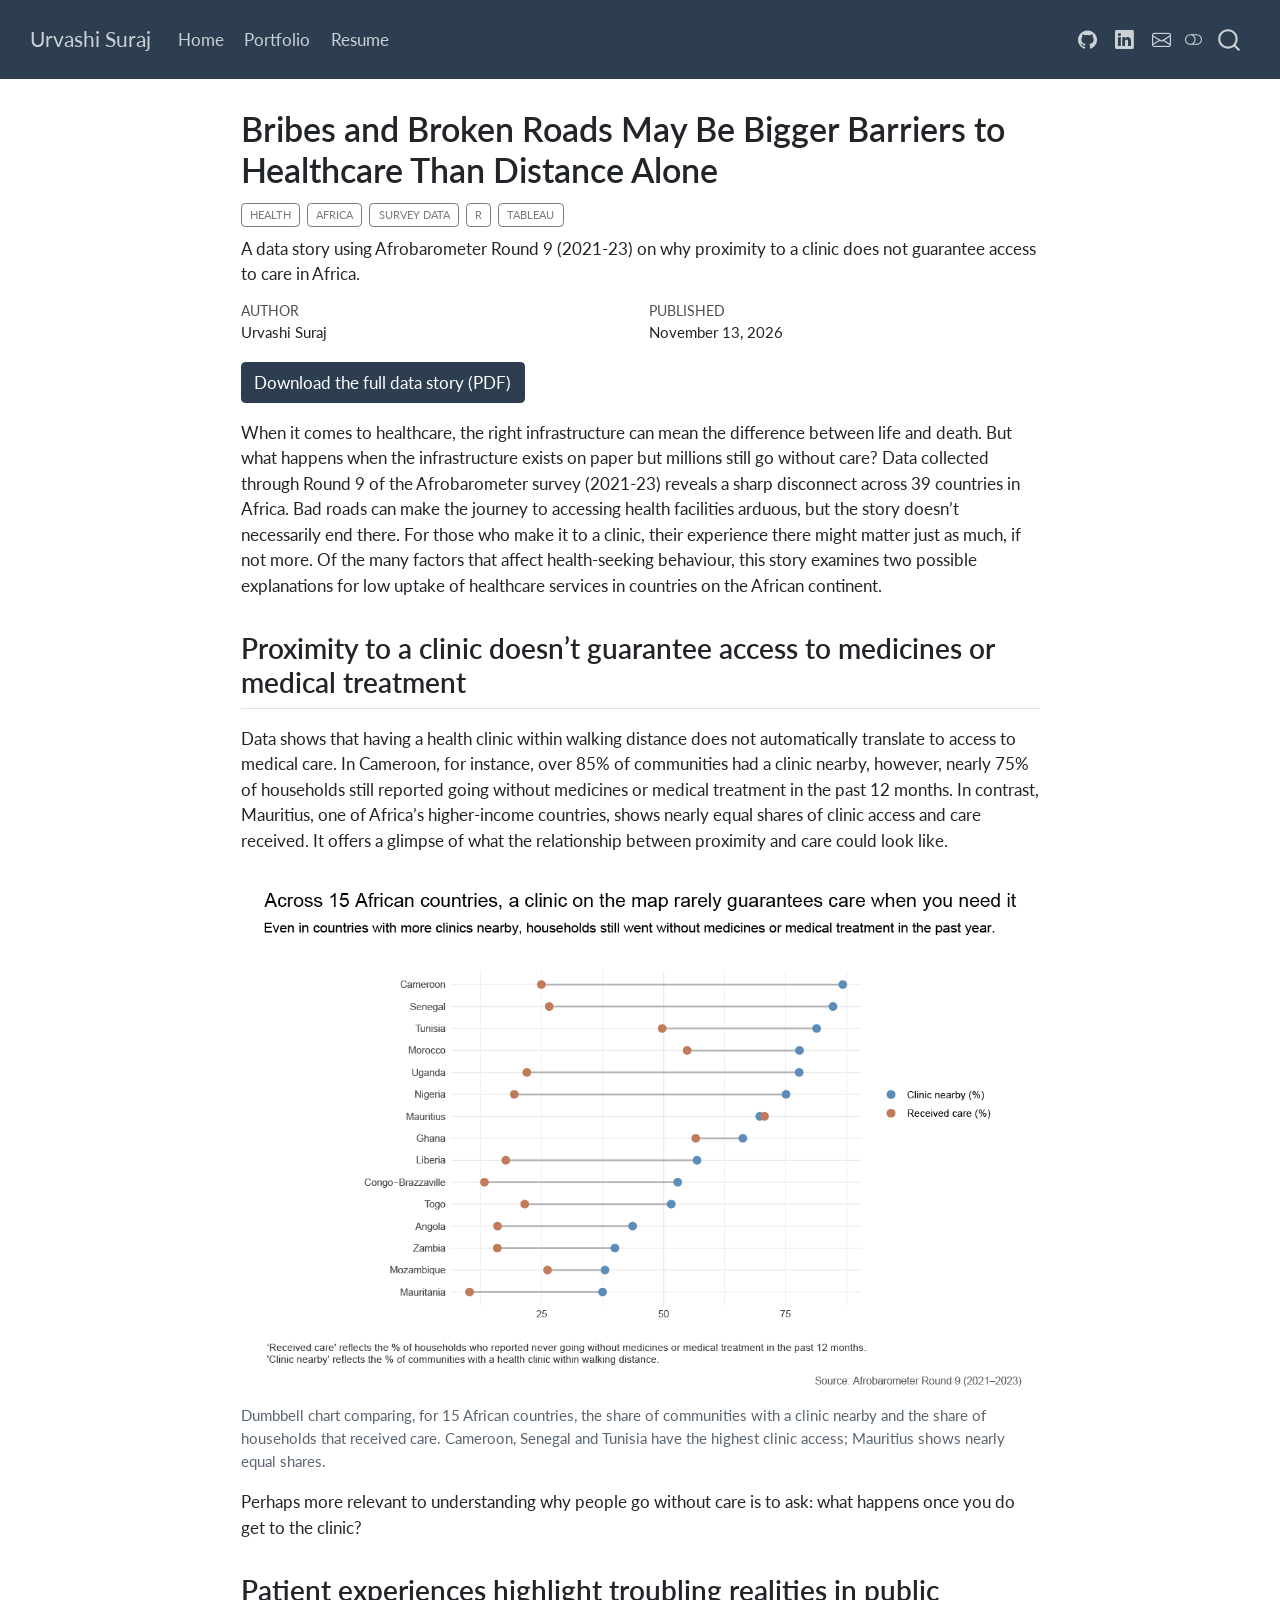
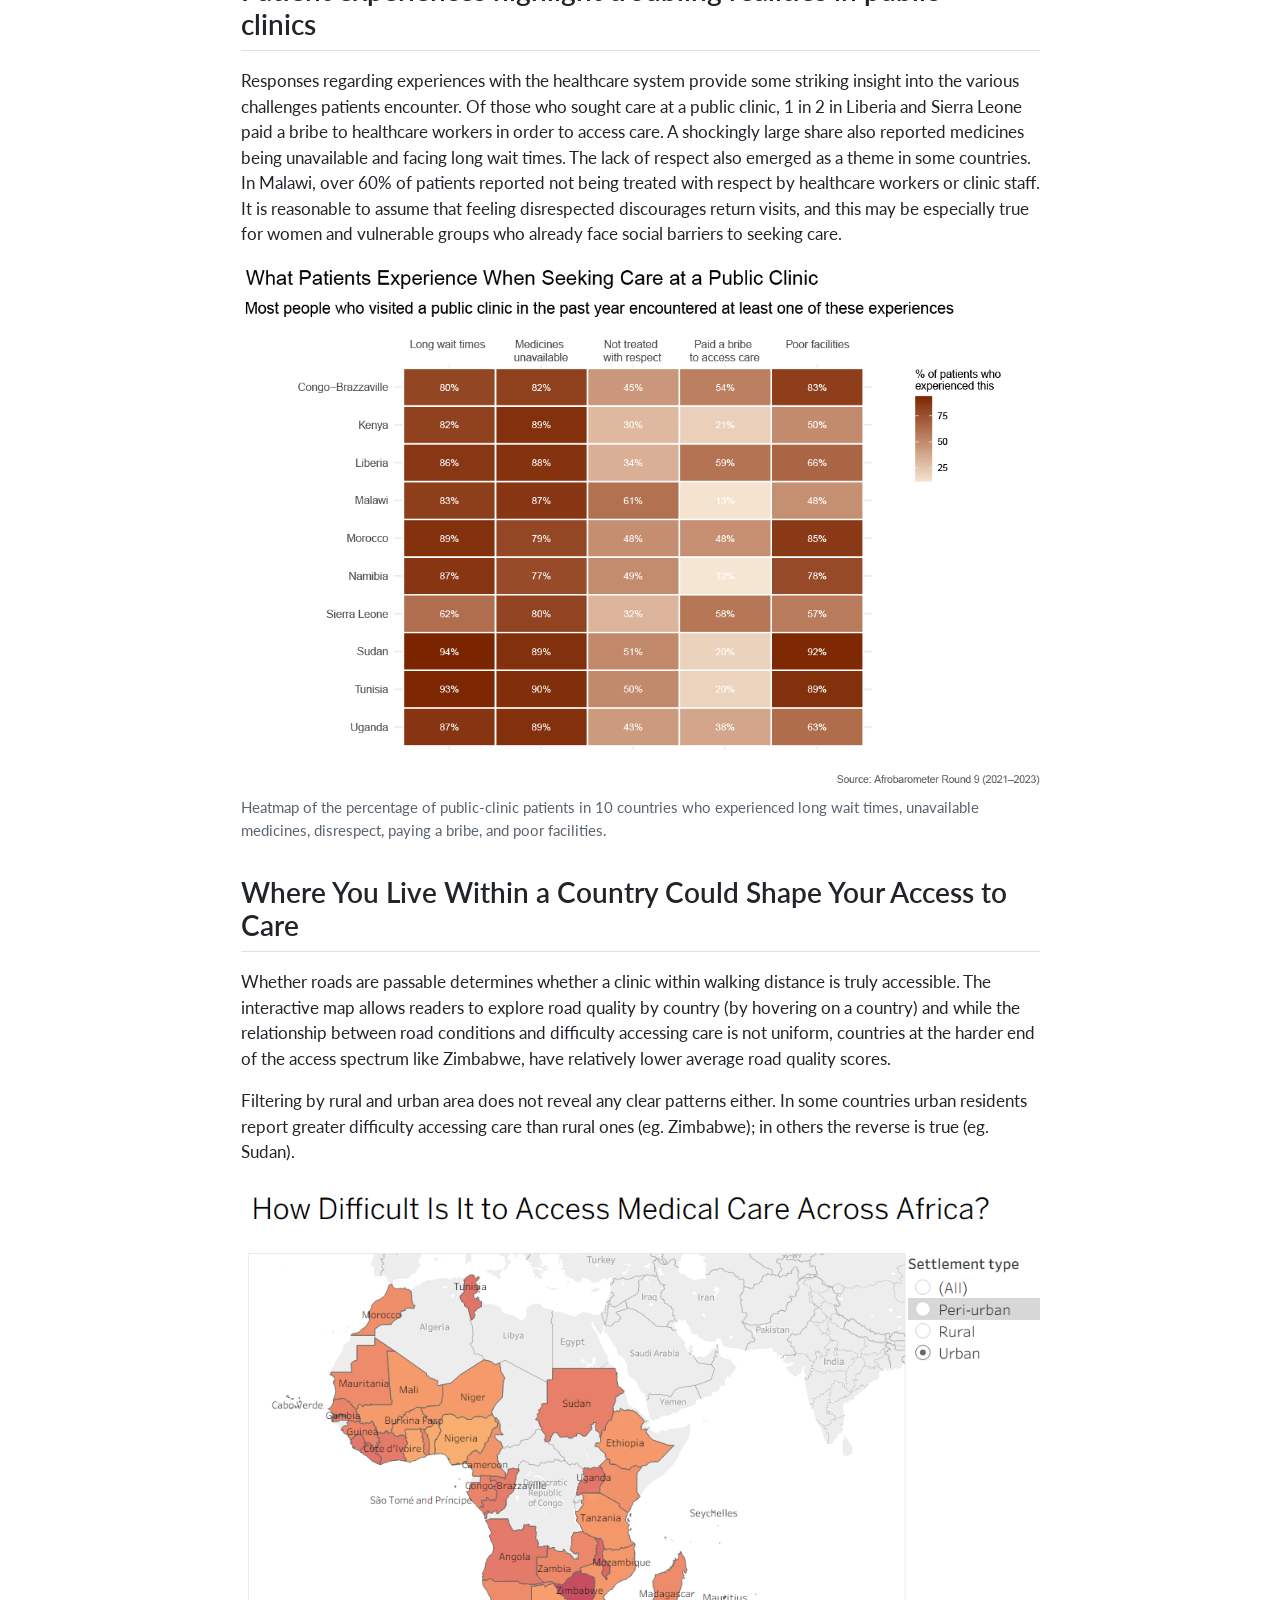
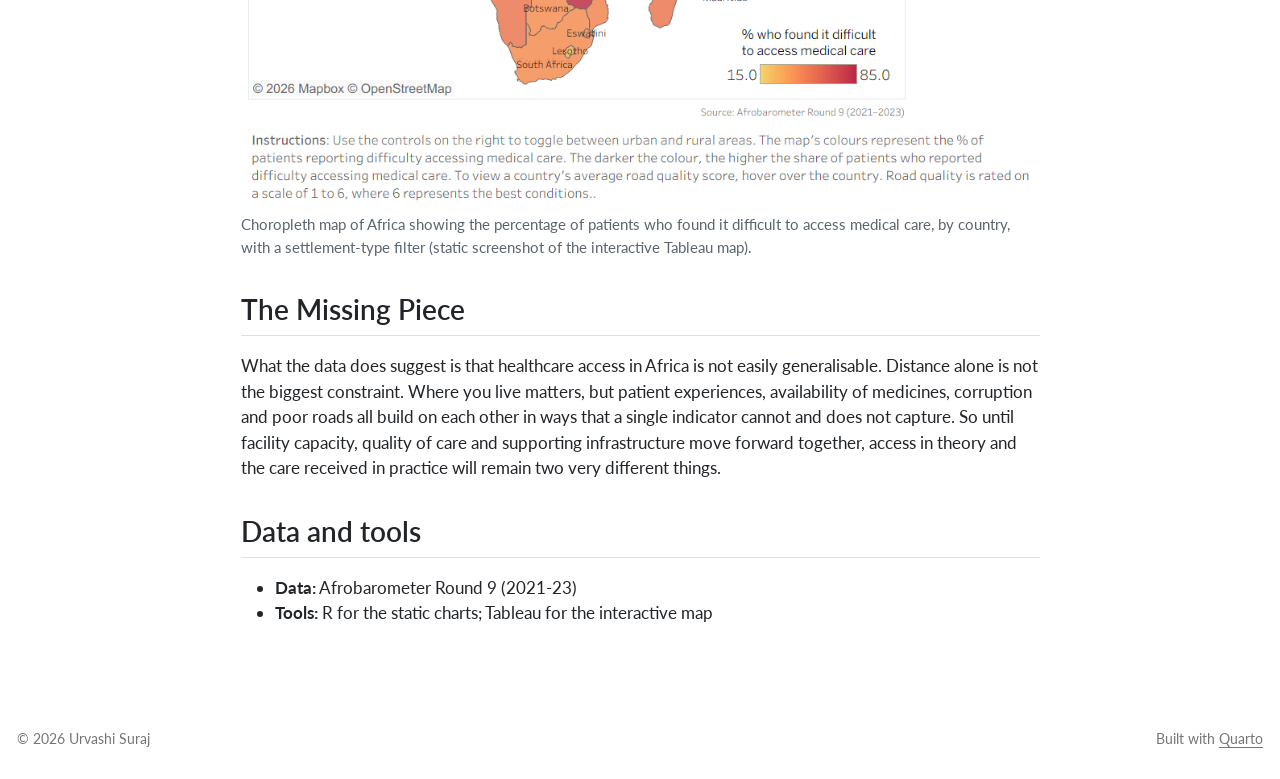
==== docs/projects/afrobarometer-healthcare-access/index.html @ 336901df "First version of portfolio site" ====
<!DOCTYPE html>
<html xmlns="http://www.w3.org/1999/xhtml" lang="en" xml:lang="en"><head>

<meta charset="utf-8">
<meta name="generator" content="quarto-1.11.9">

<meta name="viewport" content="width=device-width, initial-scale=1.0, user-scalable=yes">

<meta name="author" content="Urvashi Suraj">
<meta name="dcterms.date" content="2026-11-13">
<meta name="description" content="A data story using Afrobarometer Round 9 (2021-23) on why proximity to a clinic does not guarantee access to care in Africa.">

<title>Bribes and Broken Roads May Be Bigger Barriers to Healthcare Than Distance Alone – Urvashi Suraj</title>
<style>
/* Default styles provided by pandoc.
** See https://pandoc.org/MANUAL.html#variables-for-html for config info.
*/
span.smallcaps{font-variant: small-caps;}
div.columns{display: flex; gap: 1.5em;}
div.column{flex: auto;}
@media screen {
div.columns{gap: min(4vw, 1.5em);}
div.column{overflow-x: auto;}
}
div.hanging-indent{margin-left: 1.5em; text-indent: -1.5em;}
ul.task-list{list-style: none;}
ul.task-list li input[type="checkbox"] {
  width: 0.8em;
  margin: 0 0.8em 0.2em -1em; /* quarto-specific, see https://github.com/quarto-dev/quarto-cli/issues/4556 */ 
  vertical-align: middle;
}
</style>


<script src="../../site_libs/quarto-nav/quarto-nav.js"></script>
<script src="../../site_libs/quarto-nav/headroom.min.js"></script>
<script src="../../site_libs/clipboard/clipboard.min.js"></script>
<script src="../../site_libs/quarto-search/autocomplete.umd.js"></script>
<script src="../../site_libs/quarto-search/fuse.min.js"></script>
<script src="../../site_libs/quarto-search/quarto-search.js"></script>
<meta name="quarto:offset" content="../../">
<script src="../../site_libs/quarto-html/quarto.js" type="module"></script>
<script src="../../site_libs/quarto-html/tabsets/tabsets.js" type="module"></script>
<script src="../../site_libs/quarto-html/scrollable-regions/scrollable-regions.js" type="module"></script>
<script src="../../site_libs/quarto-html/popper.min.js"></script>
<script src="../../site_libs/quarto-html/tippy.umd.min.js"></script>
<script src="../../site_libs/quarto-html/anchor.min.js"></script>
<link href="../../site_libs/quarto-html/tippy.css" rel="stylesheet">
<link href="../../site_libs/quarto-html/quarto-syntax-highlighting-63b5708e65d6cd79cd7618c58d0c21e7.css" rel="stylesheet" class="quarto-color-scheme" id="quarto-text-highlighting-styles">
<link href="../../site_libs/quarto-html/quarto-syntax-highlighting-dark-447e42e69aaa9833c0ba1b986f430b20.css" rel="stylesheet" class="quarto-color-scheme quarto-color-alternate" id="quarto-text-highlighting-styles">
<link href="../../site_libs/quarto-html/quarto-syntax-highlighting-63b5708e65d6cd79cd7618c58d0c21e7.css" rel="stylesheet" class="quarto-color-scheme-extra" id="quarto-text-highlighting-styles">
<script src="../../site_libs/bootstrap/bootstrap.min.js"></script>
<link href="../../site_libs/bootstrap/bootstrap-icons.css" rel="stylesheet">
<link href="../../site_libs/bootstrap/bootstrap-4f284bd4e9ed61fbc505966a4ed2d220.min.css" rel="stylesheet" append-hash="true" class="quarto-color-scheme" id="quarto-bootstrap" data-mode="light">
<link href="../../site_libs/bootstrap/bootstrap-dark-9b3cc0c826b4a59f2dc288e70fb3f2be.min.css" rel="stylesheet" append-hash="true" class="quarto-color-scheme quarto-color-alternate" id="quarto-bootstrap" data-mode="dark">
<link href="../../site_libs/bootstrap/bootstrap-4f284bd4e9ed61fbc505966a4ed2d220.min.css" rel="stylesheet" append-hash="true" class="quarto-color-scheme-extra" id="quarto-bootstrap" data-mode="light">
<script id="quarto-search-options" type="application/json">{
  "location": "navbar",
  "copy-button": false,
  "collapse-after": 3,
  "panel-placement": "end",
  "type": "overlay",
  "limit": 50,
  "keyboard-shortcut": [
    "f",
    "/",
    "s"
  ],
  "show-item-context": false,
  "language": {
    "search-no-results-text": "No results",
    "search-matching-documents-text": "matching documents",
    "search-copy-link-title": "Copy link to search",
    "search-hide-matches-text": "Hide additional matches",
    "search-more-match-text": "more match in this document",
    "search-more-matches-text": "more matches in this document",
    "search-clear-button-title": "Clear",
    "search-text-placeholder": "",
    "search-detached-cancel-button-title": "Cancel",
    "search-submit-button-title": "Submit",
    "search-label": "Search"
  }
}</script>


</head>

<body class="nav-fixed fullcontent quarto-light"><a id="quarto-skip-link" class="visually-hidden-focusable" href="#quarto-document-content">Skip to main content</a><script id="quarto-html-before-body" type="application/javascript">
    const toggleBodyColorMode = (bsSheetEl) => {
      const mode = bsSheetEl.getAttribute("data-mode");
      const bodyEl = window.document.querySelector("body");
      if (mode === "dark") {
        bodyEl.classList.add("quarto-dark");
        bodyEl.classList.remove("quarto-light");
      } else {
        bodyEl.classList.add("quarto-light");
        bodyEl.classList.remove("quarto-dark");
      }
    }
    const toggleBodyColorPrimary = () => {
      const bsSheetEl = window.document.querySelector("link#quarto-bootstrap:not([rel=disabled-stylesheet])");
      if (bsSheetEl) {
        toggleBodyColorMode(bsSheetEl);
      }
    }
    const setColorSchemeToggle = (alternate) => {
      const toggles = window.document.querySelectorAll('.quarto-color-scheme-toggle');
      for (let i=0; i < toggles.length; i++) {
        const toggle = toggles[i];
        if (toggle) {
          toggle.setAttribute("aria-checked", alternate ? "true" : "false");
          if (alternate) {
            toggle.classList.add("alternate");
          } else {
            toggle.classList.remove("alternate");
          }
        }
      }
    };
    const toggleColorMode = (alternate) => {
      // Switch the stylesheets
      const primaryStylesheets = window.document.querySelectorAll('link.quarto-color-scheme:not(.quarto-color-alternate)');
      const alternateStylesheets = window.document.querySelectorAll('link.quarto-color-scheme.quarto-color-alternate');
      manageTransitions('#quarto-margin-sidebar .nav-link', false);
      if (alternate) {
        // note: dark is layered on light, we don't disable primary!
        enableStylesheet(alternateStylesheets);
        for (const sheetNode of alternateStylesheets) {
          if (sheetNode.id === "quarto-bootstrap") {
            toggleBodyColorMode(sheetNode);
          }
        }
      } else {
        disableStylesheet(alternateStylesheets);
        enableStylesheet(primaryStylesheets)
        toggleBodyColorPrimary();
      }
      manageTransitions('#quarto-margin-sidebar .nav-link', true);
      // Switch the toggles
      setColorSchemeToggle(alternate)
    }
    // Hack to workaround the fact that safari doesn't
    // properly recolor the scrollbar when toggling (#1455).
    // Not run on load: stylesheets are set before first paint there, and
    // scrolling would undo the scroll to a URL fragment (#14973).
    // The one pixel nudge keeps the reader where they were.
    const refreshSafariScrollbar = () => {
      if (navigator.userAgent.indexOf('Safari') > 0 && navigator.userAgent.indexOf('Chrome') == -1) {
        manageTransitions("body", false);
        const scrollY = window.scrollY;
        window.scrollTo(0, scrollY > 0 ? scrollY - 1 : 1);
        setTimeout(() => {
          window.scrollTo(0, scrollY);
          manageTransitions("body", true);
        }, 40);
      }
    }
    const disableStylesheet = (stylesheets) => {
      for (let i=0; i < stylesheets.length; i++) {
        const stylesheet = stylesheets[i];
        stylesheet.rel = 'disabled-stylesheet';
      }
    }
    const enableStylesheet = (stylesheets) => {
      for (let i=0; i < stylesheets.length; i++) {
        const stylesheet = stylesheets[i];
        if(stylesheet.rel !== 'stylesheet') { // for Chrome, which will still FOUC without this check
          stylesheet.rel = 'stylesheet';
        }
      }
    }
    const manageTransitions = (selector, allowTransitions) => {
      const els = window.document.querySelectorAll(selector);
      for (let i=0; i < els.length; i++) {
        const el = els[i];
        if (allowTransitions) {
          el.classList.remove('notransition');
        } else {
          el.classList.add('notransition');
        }
      }
    }
    const isFileUrl = () => {
      return window.location.protocol === 'file:';
    }
    const hasAlternateSentinel = () => {
      let styleSentinel = getColorSchemeSentinel();
      if (styleSentinel !== null) {
        return styleSentinel === "alternate";
      } else {
        return false;
      }
    }
    const setStyleSentinel = (alternate) => {
      const value = alternate ? "alternate" : "default";
      if (!isFileUrl()) {
        window.localStorage.setItem("quarto-color-scheme", value);
      } else {
        localAlternateSentinel = value;
      }
    }
    const getColorSchemeSentinel = () => {
      if (!isFileUrl()) {
        const storageValue = window.localStorage.getItem("quarto-color-scheme");
        return storageValue != null ? storageValue : localAlternateSentinel;
      } else {
        return localAlternateSentinel;
      }
    }
    const toggleGiscusIfUsed = (isAlternate, darkModeDefault) => {
      const baseTheme = document.querySelector('#giscus-base-theme')?.value ?? 'light';
      const alternateTheme = document.querySelector('#giscus-alt-theme')?.value ?? 'dark';
      let newTheme = '';
      if(authorPrefersDark) {
        newTheme = isAlternate ? baseTheme : alternateTheme;
      } else {
        newTheme = isAlternate ? alternateTheme : baseTheme;
      }
      const changeGiscusTheme = () => {
        // From: https://github.com/giscus/giscus/issues/336
        const sendMessage = (message) => {
          const iframe = document.querySelector('iframe.giscus-frame');
          if (!iframe) return;
          iframe.contentWindow.postMessage({ giscus: message }, 'https://giscus.app');
        }
        sendMessage({
          setConfig: {
            theme: newTheme
          }
        });
      }
      const isGiscussLoaded = window.document.querySelector('iframe.giscus-frame') !== null;
      if (isGiscussLoaded) {
        changeGiscusTheme();
      }
    };
    const authorPrefersDark = false;
    const darkModeDefault = authorPrefersDark;
      document.querySelector('link#quarto-text-highlighting-styles.quarto-color-scheme-extra').rel = 'disabled-stylesheet';
      document.querySelector('link#quarto-bootstrap.quarto-color-scheme-extra').rel = 'disabled-stylesheet';
    let localAlternateSentinel = darkModeDefault ? 'alternate' : 'default';
    // Dark / light mode switch
    window.quartoToggleColorScheme = () => {
      // Read the current dark / light value
      let toAlternate = !hasAlternateSentinel();
      toggleColorMode(toAlternate);
      refreshSafariScrollbar();
      setStyleSentinel(toAlternate);
      toggleGiscusIfUsed(toAlternate, darkModeDefault);
      window.dispatchEvent(new Event('resize'));
    };
    // Switch to dark mode if need be
    if (hasAlternateSentinel()) {
      toggleColorMode(true);
    } else {
      toggleColorMode(false);
    }
  </script>

<div id="quarto-search-results"></div>
  <header id="quarto-header" class="headroom fixed-top">
    <nav class="navbar navbar-expand-lg " data-bs-theme="dark" aria-label="Site">
      <div class="navbar-container container-fluid">
      <div class="navbar-brand-container mx-auto">
    <a class="navbar-brand" href="../../index.html">
    <span class="navbar-title">Urvashi Suraj</span>
    </a>
  </div>
          <button class="navbar-toggler" type="button" data-bs-toggle="collapse" data-bs-target="#navbarCollapse" aria-controls="navbarCollapse" aria-expanded="false" aria-label="Toggle navigation" onclick="if (window.quartoToggleHeadroom) { window.quartoToggleHeadroom(); }">
  <span class="navbar-toggler-icon"></span>
</button>
          <div class="collapse navbar-collapse" id="navbarCollapse">
            <ul class="navbar-nav navbar-nav-scroll me-auto">
  <li class="nav-item">
    <a class="nav-link" href="../../index.html"> 
<span class="menu-text">Home</span></a>
  </li>  
  <li class="nav-item">
    <a class="nav-link" href="../../portfolio.html"> 
<span class="menu-text">Portfolio</span></a>
  </li>  
  <li class="nav-item">
    <a class="nav-link" href="../../resume.html"> 
<span class="menu-text">Resume</span></a>
  </li>  
</ul>
            <ul class="navbar-nav navbar-nav-scroll ms-auto">
  <li class="nav-item compact">
    <a class="nav-link" href="https://github.com/uu14-cmyk"> <i class="bi bi-github" role="img" aria-label="GitHub">
</i> 
<span class="menu-text"></span></a>
  </li>  
  <li class="nav-item compact">
    <a class="nav-link" href="https://www.linkedin.com/in/your-handle"> <i class="bi bi-linkedin" role="img" aria-label="LinkedIn">
</i> 
<span class="menu-text"></span></a>
  </li>  
  <li class="nav-item compact">
    <a class="nav-link" href="mailto:you@example.com"> <i class="bi bi-envelope" role="img" aria-label="Email">
</i> 
<span class="menu-text"></span></a>
  </li>  
</ul>
          </div> <!-- /navcollapse -->
            <div class="quarto-navbar-tools">
  <button type="button" role="switch" aria-checked="false" class="quarto-color-scheme-toggle quarto-navigation-tool  px-1" onclick="window.quartoToggleColorScheme(); return false;" title="Toggle dark mode" aria-label="Toggle dark mode"><i class="bi"></i></button>
</div>
            <div id="quarto-search" class="" title="Search"></div>
      </div> <!-- /container-fluid -->
    </nav>
</header>
<!-- content -->
<div id="quarto-content" class="quarto-container page-columns page-rows-contents page-layout-article page-navbar">
<!-- sidebar -->
<!-- margin-sidebar -->
    
<!-- main -->
<main class="content" id="quarto-document-content" tabindex="-1">


<header id="title-block-header" class="quarto-title-block default">
<div class="quarto-title">
<h1 class="title">Bribes and Broken Roads May Be Bigger Barriers to Healthcare Than Distance Alone</h1>
  <div class="quarto-categories">
    <div class="quarto-category">Health</div>
    <div class="quarto-category">Africa</div>
    <div class="quarto-category">Survey data</div>
    <div class="quarto-category">R</div>
    <div class="quarto-category">Tableau</div>
  </div>
  </div>

<div>
  <div class="description">
    A data story using Afrobarometer Round 9 (2021-23) on why proximity to a clinic does not guarantee access to care in Africa.
  </div>
</div>


<div class="quarto-title-meta">

    <div>
    <div class="quarto-title-meta-heading">Author</div>
    <div class="quarto-title-meta-contents">
             <p>Urvashi Suraj </p>
          </div>
  </div>
    
    <div>
    <div class="quarto-title-meta-heading">Published</div>
    <div class="quarto-title-meta-contents">
      <p class="date">November 13, 2026</p>
    </div>
  </div>
  
    
  </div>
  


</header>


<p><a href="data-story.pdf" class="btn btn-primary">Download the full data story (PDF)</a></p>
<p>When it comes to healthcare, the right infrastructure can mean the difference between life and death. But what happens when the infrastructure exists on paper but millions still go without care? Data collected through Round 9 of the Afrobarometer survey (2021-23) reveals a sharp disconnect across 39 countries in Africa. Bad roads can make the journey to accessing health facilities arduous, but the story doesn’t necessarily end there. For those who make it to a clinic, their experience there might matter just as much, if not more. Of the many factors that affect health-seeking behaviour, this story examines two possible explanations for low uptake of healthcare services in countries on the African continent.</p>
<section id="proximity-to-a-clinic-doesnt-guarantee-access-to-medicines-or-medical-treatment" class="level2">
<h2 class="anchored" data-anchor-id="proximity-to-a-clinic-doesnt-guarantee-access-to-medicines-or-medical-treatment">Proximity to a clinic doesn’t guarantee access to medicines or medical treatment</h2>
<p>Data shows that having a health clinic within walking distance does not automatically translate to access to medical care. In Cameroon, for instance, over 85% of communities had a clinic nearby, however, nearly 75% of households still reported going without medicines or medical treatment in the past 12 months. In contrast, Mauritius, one of Africa’s higher-income countries, shows nearly equal shares of clinic access and care received. It offers a glimpse of what the relationship between proximity and care could look like.</p>
<div class="quarto-figure quarto-figure-center">
<figure class="figure">
<p><img src="dumbbell.png" class="img-fluid figure-img" alt="Dumbbell chart for 15 African countries comparing the % of communities with a clinic nearby with the % of households that received care. In most countries the clinic-nearby value is far higher; in Mauritius the two are nearly equal."></p>
<figcaption>Dumbbell chart comparing, for 15 African countries, the share of communities with a clinic nearby and the share of households that received care. Cameroon, Senegal and Tunisia have the highest clinic access; Mauritius shows nearly equal shares.</figcaption>
</figure>
</div>
<p>Perhaps more relevant to understanding why people go without care is to ask: what happens once you do get to the clinic?</p>
</section>
<section id="patient-experiences-highlight-troubling-realities-in-public-clinics" class="level2">
<h2 class="anchored" data-anchor-id="patient-experiences-highlight-troubling-realities-in-public-clinics">Patient experiences highlight troubling realities in public clinics</h2>
<p>Responses regarding experiences with the healthcare system provide some striking insight into the various challenges patients encounter. Of those who sought care at a public clinic, 1 in 2 in Liberia and Sierra Leone paid a bribe to healthcare workers in order to access care. A shockingly large share also reported medicines being unavailable and facing long wait times. The lack of respect also emerged as a theme in some countries. In Malawi, over 60% of patients reported not being treated with respect by healthcare workers or clinic staff. It is reasonable to assume that feeling disrespected discourages return visits, and this may be especially true for women and vulnerable groups who already face social barriers to seeking care.</p>
<div class="quarto-figure quarto-figure-center">
<figure class="figure">
<p><img src="heatmap.png" class="img-fluid figure-img" alt="Heatmap with 10 countries as rows and five patient experiences as columns (long wait times, medicines unavailable, not treated with respect, paid a bribe to access care, poor facilities). Darker cells mean a higher share of patients; long waits and unavailable medicines are high almost everywhere."></p>
<figcaption>Heatmap of the percentage of public-clinic patients in 10 countries who experienced long wait times, unavailable medicines, disrespect, paying a bribe, and poor facilities.</figcaption>
</figure>
</div>
</section>
<section id="where-you-live-within-a-country-could-shape-your-access-to-care" class="level2">
<h2 class="anchored" data-anchor-id="where-you-live-within-a-country-could-shape-your-access-to-care">Where You Live Within a Country Could Shape Your Access to Care</h2>
<p>Whether roads are passable determines whether a clinic within walking distance is truly accessible. The interactive map allows readers to explore road quality by country (by hovering on a country) and while the relationship between road conditions and difficulty accessing care is not uniform, countries at the harder end of the access spectrum like Zimbabwe, have relatively lower average road quality scores.</p>
<p>Filtering by rural and urban area does not reveal any clear patterns either. In some countries urban residents report greater difficulty accessing care than rural ones (eg. Zimbabwe); in others the reverse is true (eg. Sudan).</p>
<div class="quarto-figure quarto-figure-center">
<figure class="figure">
<p><img src="map.png" class="img-fluid figure-img" alt="Choropleth map of Africa shaded from light yellow (15%) to dark red (85%) by the share of people who found it difficult to access medical care. Zimbabwe is the darkest country; the settlement-type filter is set to Urban."></p>
<figcaption>Choropleth map of Africa showing the percentage of patients who found it difficult to access medical care, by country, with a settlement-type filter (static screenshot of the interactive Tableau map).</figcaption>
</figure>
</div>
<!--
Once the Tableau Public viz is published, replace the static image above
with an embedded interactive version (swap in the real URL):

<iframe src="https://public.tableau.com/views/YOUR_WORKBOOK/YOUR_SHEET?:showVizHome=no&:embed=true"
        width="100%" height="800" style="border:0;" title="How Difficult Is It to Access Medical Care Across Africa?"></iframe>
-->
</section>
<section id="the-missing-piece" class="level2">
<h2 class="anchored" data-anchor-id="the-missing-piece">The Missing Piece</h2>
<p>What the data does suggest is that healthcare access in Africa is not easily generalisable. Distance alone is not the biggest constraint. Where you live matters, but patient experiences, availability of medicines, corruption and poor roads all build on each other in ways that a single indicator cannot and does not capture. So until facility capacity, quality of care and supporting infrastructure move forward together, access in theory and the care received in practice will remain two very different things.</p>
</section>
<section id="data-and-tools" class="level2">
<h2 class="anchored" data-anchor-id="data-and-tools">Data and tools</h2>
<ul>
<li><strong>Data:</strong> Afrobarometer Round 9 (2021-23)</li>
<li><strong>Tools:</strong> R for the static charts; Tableau for the interactive map</li>
</ul>


</section>

</main> <!-- /main -->
<script id="quarto-html-after-body" type="application/javascript">
  window.document.addEventListener("DOMContentLoaded", function (event) {
    // Ensure there is a toggle, if there isn't float one in the top right
    if (window.document.querySelector('.quarto-color-scheme-toggle') === null) {
      const toggle = window.document.createElement('button');
      toggle.type = "button";
      toggle.setAttribute("role", "switch");
      toggle.setAttribute("aria-checked", "false");
      toggle.classList.add('top-right');
      toggle.classList.add('quarto-color-scheme-toggle');
      toggle.setAttribute("aria-label", "Toggle dark mode");
      toggle.onclick = function() { try { window.quartoToggleColorScheme(); } catch {} return false; };
      const i = window.document.createElement("i");
      i.classList.add('bi');
      toggle.appendChild(i);
      // Put the toggle in a landmark of its own, so that landmark navigation
      // can reach it.
      //
      // The container is always a fresh direct child of body, and the toggle is
      // never moved into page furniture that the theme or the author controls.
      // The toggle is positioned against the page, so any ancestor that
      // establishes a containing block captures it: a positioned element or a
      // grid for position: absolute, and transform, filter, will-change or
      // contain for position: fixed. A direct child of body has none of these
      // to inherit, and the shift when one appears is silent and visual.
      //
      // ARIA says a document should have at most one banner, and axe reports a
      // duplicate whether or not the banners carry distinct labels. So use a
      // header when the page has no banner yet, and a named region otherwise.
      //
      // A header is a banner wherever it sits, unless it is inside sectioning
      // content, so this cannot just look at the children of body: a custom
      // page layout wraps the title block header in a plain div. An explicit
      // role="banner" always counts.
      const sectioning = 'article, aside, main, nav, section, [role="article"], [role="complementary"], [role="main"], [role="navigation"], [role="region"]';
      const hasBanner = Array.from(
        window.document.querySelectorAll('header:not([role]), [role="banner"]')
      ).some(function(el) {
        return el.hasAttribute("role") || el.closest(sectioning) === null;
      });
      const container = window.document.createElement(hasBanner ? "div" : "header");
      if (hasBanner) {
        container.setAttribute("role", "region");
        container.setAttribute("aria-label", "Toggle dark mode");
      }
      container.classList.add('quarto-color-scheme-toggle-container');
      container.appendChild(toggle);
      window.document.body.appendChild(container);
    }
    setColorSchemeToggle(hasAlternateSentinel())
    const icon = "";
    const anchorJS = new window.AnchorJS();
    anchorJS.options = {
      placement: 'right',
      icon: icon
    };
    anchorJS.add('.anchored');
    const isCodeAnnotation = (el) => {
      for (const clz of el.classList) {
        if (clz.startsWith('code-annotation-')) {                     
          return true;
        }
      }
      return false;
    }
    const onCopySuccess = function(e) {
      // button target
      const button = e.trigger;
      // don't keep focus
      button.blur();
      // flash "checked"
      button.classList.add('code-copy-button-checked');
      var currentTitle = button.getAttribute("title");
      button.setAttribute("title", "Copied!");
      let tooltip;
      if (window.bootstrap) {
        button.setAttribute("data-bs-toggle", "tooltip");
        button.setAttribute("data-bs-placement", "left");
        button.setAttribute("data-bs-title", "Copied!");
        tooltip = new bootstrap.Tooltip(button, 
          { trigger: "manual", 
            customClass: "code-copy-button-tooltip",
            offset: [0, -8]});
        tooltip.show();    
      }
      setTimeout(function() {
        if (tooltip) {
          tooltip.hide();
          button.removeAttribute("data-bs-title");
          button.removeAttribute("data-bs-toggle");
          button.removeAttribute("data-bs-placement");
        }
        button.setAttribute("title", currentTitle);
        button.classList.remove('code-copy-button-checked');
      }, 1000);
      // clear code selection
      e.clearSelection();
    }
    const getTextToCopy = function(trigger) {
      const outerScaffold = trigger.parentElement.cloneNode(true);
      const codeEl = outerScaffold.querySelector('code');
      for (const childEl of codeEl.children) {
        if (isCodeAnnotation(childEl)) {
          childEl.remove();
        }
      }
      return codeEl.innerText;
    }
    const clipboard = new window.ClipboardJS('.code-copy-button:not([data-in-quarto-modal])', {
      text: getTextToCopy
    });
    clipboard.on('success', onCopySuccess);
    if (window.document.getElementById('quarto-embedded-source-code-modal')) {
      const clipboardModal = new window.ClipboardJS('.code-copy-button[data-in-quarto-modal]', {
        text: getTextToCopy,
        container: window.document.getElementById('quarto-embedded-source-code-modal')
      });
      clipboardModal.on('success', onCopySuccess);
    }
      var localhostRegex = new RegExp(/^(?:http|https):\/\/localhost\:?[0-9]*\//);
      var mailtoRegex = new RegExp(/^mailto:/);
        var filterRegex = new RegExp('/' + window.location.host + '/');
      var isInternal = (href) => {
          return filterRegex.test(href) || localhostRegex.test(href) || mailtoRegex.test(href);
      }
      // Inspect non-navigation links and adorn them if external
      window.quartoDecorateExternalLinks = function (root) {
     var links = (root || window.document).querySelectorAll('a[href]:not(.nav-link):not(.navbar-brand):not(.toc-action):not(.sidebar-link):not(.sidebar-item-toggle):not(.pagination-link):not(.no-external):not([aria-hidden]):not(.dropdown-item):not(.quarto-navigation-tool):not(.about-link)');
      for (var i=0; i<links.length; i++) {
        const link = links[i];
        if (!isInternal(link.href)) {
          // undo the damage that might have been done by quarto-nav.js in the case of
          // links that we want to consider external
          if (link.dataset.originalHref !== undefined) {
            link.href = link.dataset.originalHref;
          }
          if (!link.classList.contains('no-external-icon')) {
          }
        }
      }
      };
      window.quartoDecorateExternalLinks(window.document);
    // Esc closes the popup (WCAG 1.4.13) and focus leaving both trigger and
    // popup closes it (WCAG 2.4.11); tippy handles neither for interactive popups.
    const hideOnEscAndFocusOut = {
      name: 'hideOnEscAndFocusOut',
      defaultValue: true,
      fn(instance) {
        const dismiss = () => {
          // A show scheduled by the trigger delay would otherwise reopen it
          instance.clearDelayTimeouts();
          instance.hide();
        };
        const onKeyDown = (event) => {
          if (event.key !== 'Escape') {
            return;
          }
          // Keep Esc from also reaching page handlers (e.g. reveal.js overview),
          // except an open reveal.js slide menu, which Esc should close too.
          // The menu handles keys only when its keyboard option is on.
          const menuHandlesEsc = window.Reveal?.getPlugin?.('menu')?.isOpen() &&
            window.Reveal.getConfig().menu?.keyboard !== false;
          if (!menuHandlesEsc) {
            event.stopPropagation();
          }
          if (instance.popper.contains(window.document.activeElement)) {
            // Disabled while refocusing so the focus trigger does not reopen it
            instance.disable();
            instance.reference.focus();
            instance.enable();
          }
          dismiss();
        };
        const onFocusOut = (event) => {
          const target = event.relatedTarget;
          if (target && !instance.reference.contains(target) &&
              !instance.popper.contains(target)) {
            dismiss();
          }
        };
        // On the trigger too: a click trigger (code-annotations: select) has no
        // blur handling. Attached for the instance's lifetime so leaving the
        // trigger also cancels a show still pending on the trigger delay.
        instance.reference.addEventListener('focusout', onFocusOut);
        return {
          onShow() {
            window.document.addEventListener('keydown', onKeyDown, true);
            instance.popper.addEventListener('focusout', onFocusOut);
          },
          onHide() {
            window.document.removeEventListener('keydown', onKeyDown, true);
            instance.popper.removeEventListener('focusout', onFocusOut);
          },
          onDestroy() {
            instance.reference.removeEventListener('focusout', onFocusOut);
          },
        };
      },
    };
    function tippyHover(el, contentFn, onTriggerFn, onUntriggerFn) {
      const config = {
        allowHTML: true,
        maxWidth: 500,
        delay: 100,
        arrow: false,
        appendTo: function(el) {
            return el.parentElement;
        },
        interactive: true,
        interactiveBorder: 10,
        theme: 'quarto',
        placement: 'bottom-start',
        plugins: [hideOnEscAndFocusOut],
      };
      if (contentFn) {
        config.content = contentFn;
      }
      if (onTriggerFn) {
        config.onTrigger = onTriggerFn;
      }
      if (onUntriggerFn) {
        config.onUntrigger = onUntriggerFn;
      }
      window.tippy(el, config); 
    }
    const noterefs = window.document.querySelectorAll('a[role="doc-noteref"]');
    for (var i=0; i<noterefs.length; i++) {
      const ref = noterefs[i];
      tippyHover(ref, function() {
        // use id or data attribute instead here
        let href = ref.getAttribute('data-footnote-href') || ref.getAttribute('href');
        try { href = new URL(href).hash; } catch {}
        const id = href.replace(/^#\/?/, "");
        const note = window.document.getElementById(id);
        if (note) {
          return note.innerHTML;
        } else {
          return "";
        }
      });
    }
    const xrefs = window.document.querySelectorAll('a.quarto-xref');
    const processXRef = (id, note) => {
      // Strip column container classes
      const stripColumnClz = (el) => {
        el.classList.remove("page-full", "page-columns");
        if (el.children) {
          for (const child of el.children) {
            stripColumnClz(child);
          }
        }
      }
      stripColumnClz(note)
      if (id === null || id.startsWith('sec-')) {
        // Special case sections, only their first couple elements
        const container = document.createElement("div");
        if (note.children && note.children.length > 2) {
          container.appendChild(note.children[0].cloneNode(true));
          for (let i = 1; i < note.children.length; i++) {
            const child = note.children[i];
            if (child.tagName === "P" && child.innerText === "") {
              continue;
            } else {
              container.appendChild(child.cloneNode(true));
              break;
            }
          }
          if (window.Quarto?.typesetMath) {
            window.Quarto.typesetMath(container);
          }
          return container.innerHTML
        } else {
          if (window.Quarto?.typesetMath) {
            window.Quarto.typesetMath(note);
          }
          return note.innerHTML;
        }
      } else {
        // Remove any anchor links if they are present
        const anchorLink = note.querySelector('a.anchorjs-link');
        if (anchorLink) {
          anchorLink.remove();
        }
        if (window.Quarto?.typesetMath) {
          window.Quarto.typesetMath(note);
        }
        if (note.classList.contains("callout")) {
          return note.outerHTML;
        } else {
          return note.innerHTML;
        }
      }
    }
    for (var i=0; i<xrefs.length; i++) {
      const xref = xrefs[i];
      tippyHover(xref, undefined, function(instance) {
        instance.disable();
        let url = xref.getAttribute('href');
        let hash = undefined; 
        if (url.startsWith('#')) {
          hash = url;
        } else {
          try { hash = new URL(url).hash; } catch {}
        }
        if (hash) {
          const id = hash.replace(/^#\/?/, "");
          const note = window.document.getElementById(id);
          if (note !== null) {
            try {
              const html = processXRef(id, note.cloneNode(true));
              instance.setContent(html);
            } finally {
              instance.enable();
              instance.show();
            }
          } else {
            // See if we can fetch this
            fetch(url.split('#')[0])
            .then(res => res.text())
            .then(html => {
              const parser = new DOMParser();
              const htmlDoc = parser.parseFromString(html, "text/html");
              const note = htmlDoc.getElementById(id);
              if (note !== null) {
                const html = processXRef(id, note);
                instance.setContent(html);
              } 
            }).finally(() => {
              instance.enable();
              instance.show();
            });
          }
        } else {
          // See if we can fetch a full url (with no hash to target)
          // This is a special case and we should probably do some content thinning / targeting
          fetch(url)
          .then(res => res.text())
          .then(html => {
            const parser = new DOMParser();
            const htmlDoc = parser.parseFromString(html, "text/html");
            const note = htmlDoc.querySelector('main.content');
            if (note !== null) {
              // This should only happen for chapter cross references
              // (since there is no id in the URL)
              // remove the first header
              if (note.children.length > 0 && note.children[0].tagName === "HEADER") {
                note.children[0].remove();
              }
              const html = processXRef(null, note);
              instance.setContent(html);
            } 
          }).finally(() => {
            instance.enable();
            instance.show();
          });
        }
      }, function(instance) {
      });
    }
        let selectedAnnoteEl;
        const selectorForAnnotation = ( cell, annotation) => {
          let cellAttr = 'data-code-cell="' + cell + '"';
          let lineAttr = 'data-code-annotation="' +  annotation + '"';
          const selector = 'span[' + cellAttr + '][' + lineAttr + ']';
          return selector;
        }
        const selectCodeLines = (annoteEl) => {
          const doc = window.document;
          const targetCell = annoteEl.getAttribute("data-target-cell");
          const targetAnnotation = annoteEl.getAttribute("data-target-annotation");
          const annoteSpan = window.document.querySelector(selectorForAnnotation(targetCell, targetAnnotation));
          const lines = annoteSpan.getAttribute("data-code-lines").split(",");
          const lineIds = lines.map((line) => {
            return targetCell + "-" + line;
          })
          // Each band is positioned against its own containing block, which is
          // not the offsetParent of the lines, so place it from client rects.
          const placeBand = (band, firstEl, lastEl, codeBlock) => {
            const container = band.offsetParent;
            if (container === null) {
              return;
            }
            const containerRect = container.getBoundingClientRect();
            // Reveal.js scales slides with a transform, so convert client
            // pixels back to the CSS pixels of the container.
            const scale = containerRect.height / container.offsetHeight || 1;
            const firstRect = firstEl.getBoundingClientRect();
            const lastRect = lastEl.getBoundingClientRect();
            const top = (firstRect.top - containerRect.top) / scale - container.clientTop + container.scrollTop;
            const height = (lastRect.bottom - firstRect.top) / scale;
            band.style.top = top - 2 + "px";
            band.style.height = height + 4 + "px";
            if (codeBlock) {
              // Without the copy button wrapper, the containing block is wider
              // than the code block, so span the code block explicitly.
              const blockRect = codeBlock.getBoundingClientRect();
              band.style.left = (blockRect.left - containerRect.left) / scale - container.clientLeft + container.scrollLeft + "px";
              band.style.width = blockRect.width / scale + "px";
            }
          };
          if (lineIds.length > 0) {
            const el = window.document.getElementById(lineIds[0]);
            const lastEl = window.document.getElementById(lineIds[lineIds.length - 1]);
            const parent = el.parentElement.parentElement;
            // cook up a div (if necessary) and position it
            let div = window.document.getElementById("code-annotation-line-highlight");
            if (div === null) {
              div = window.document.createElement("div");
              div.setAttribute("id", "code-annotation-line-highlight");
              div.style.position = 'absolute';
              parent.appendChild(div);
            }
            placeBand(div, el, lastEl, parent.closest("div.sourceCode") || parent);
            let gutterDiv = window.document.getElementById("code-annotation-line-highlight-gutter");
            if (gutterDiv === null) {
              gutterDiv = window.document.createElement("div");
              gutterDiv.setAttribute("id", "code-annotation-line-highlight-gutter");
              gutterDiv.style.position = 'absolute';
              const codeCell = window.document.getElementById(targetCell);
              const gutter = codeCell.querySelector('.code-annotation-gutter');
              gutter.appendChild(gutterDiv);
            }
            placeBand(gutterDiv, el, lastEl);
            selectedAnnoteEl = annoteEl;
          }
        };
        const unselectCodeLines = () => {
          const elementsIds = ["code-annotation-line-highlight", "code-annotation-line-highlight-gutter"];
          elementsIds.forEach((elId) => {
            const div = window.document.getElementById(elId);
            if (div) {
              div.remove();
            }
          });
          selectedAnnoteEl = undefined;
        };
          // Handle positioning of the toggle
      window.addEventListener(
        "resize",
        throttle(() => {
          elRect = undefined;
          if (selectedAnnoteEl) {
            selectCodeLines(selectedAnnoteEl);
          }
        }, 10)
      );
      function throttle(fn, ms) {
      let throttle = false;
      let timer;
        return (...args) => {
          if(!throttle) { // first call gets through
              fn.apply(this, args);
              throttle = true;
          } else { // all the others get throttled
              if(timer) clearTimeout(timer); // cancel #2
              timer = setTimeout(() => {
                fn.apply(this, args);
                timer = throttle = false;
              }, ms);
          }
        };
      }
        // Attach click handler to the DT
        const annoteDls = window.document.querySelectorAll('dt[data-target-cell]');
        for (const annoteDlNode of annoteDls) {
          annoteDlNode.addEventListener('click', (event) => {
            const clickedEl = event.target;
            if (clickedEl !== selectedAnnoteEl) {
              unselectCodeLines();
              const activeEl = window.document.querySelector('dt[data-target-cell].code-annotation-active');
              if (activeEl) {
                activeEl.classList.remove('code-annotation-active');
              }
              selectCodeLines(clickedEl);
              clickedEl.classList.add('code-annotation-active');
            } else {
              // Unselect the line
              unselectCodeLines();
              clickedEl.classList.remove('code-annotation-active');
            }
          });
        }
    const findCites = (el) => {
      const parentEl = el.parentElement;
      if (parentEl) {
        const cites = parentEl.dataset.cites;
        if (cites) {
          return {
            el,
            cites: cites.split(' ')
          };
        } else {
          return findCites(el.parentElement)
        }
      } else {
        return undefined;
      }
    };
    var bibliorefs = window.document.querySelectorAll('a[role="doc-biblioref"]');
    for (var i=0; i<bibliorefs.length; i++) {
      const ref = bibliorefs[i];
      const citeInfo = findCites(ref);
      if (citeInfo) {
        tippyHover(citeInfo.el, function() {
          var popup = window.document.createElement('div');
          citeInfo.cites.forEach(function(cite) {
            var citeDiv = window.document.createElement('div');
            citeDiv.classList.add('hanging-indent');
            citeDiv.classList.add('csl-entry');
            var biblioDiv = window.document.getElementById('ref-' + cite);
            if (biblioDiv) {
              citeDiv.innerHTML = biblioDiv.innerHTML;
            }
            popup.appendChild(citeDiv);
          });
          return popup.innerHTML;
        });
      }
    }
  });
  </script>
  <script type="application/javascript">
  window.quartoScrollableRegionsLabels = {"code":"Scrollable code","output":"Scrollable output"};
  </script>
</div> <!-- /content -->
<footer class="footer">
  <div class="nav-footer">
    <div class="nav-footer-left">
<p>© 2026 Urvashi Suraj</p>
</div>   
    <div class="nav-footer-center">
      &nbsp;
    </div>
    <div class="nav-footer-right">
<p>Built with <a href="https://quarto.org/">Quarto</a></p>
</div>
  </div>
</footer>




</body></html>
---- docs/site_libs/quarto-html/tippy.css ----
.tippy-box[data-animation=fade][data-state=hidden]{opacity:0}[data-tippy-root]{max-width:calc(100vw - 10px)}.tippy-box{position:relative;background-color:#333;color:#fff;border-radius:4px;font-size:14px;line-height:1.4;white-space:normal;outline:0;transition-property:transform,visibility,opacity}.tippy-box[data-placement^=top]>.tippy-arrow{bottom:0}.tippy-box[data-placement^=top]>.tippy-arrow:before{bottom:-7px;left:0;border-width:8px 8px 0;border-top-color:initial;transform-origin:center top}.tippy-box[data-placement^=bottom]>.tippy-arrow{top:0}.tippy-box[data-placement^=bottom]>.tippy-arrow:before{top:-7px;left:0;border-width:0 8px 8px;border-bottom-color:initial;transform-origin:center bottom}.tippy-box[data-placement^=left]>.tippy-arrow{right:0}.tippy-box[data-placement^=left]>.tippy-arrow:before{border-width:8px 0 8px 8px;border-left-color:initial;right:-7px;transform-origin:center left}.tippy-box[data-placement^=right]>.tippy-arrow{left:0}.tippy-box[data-placement^=right]>.tippy-arrow:before{left:-7px;border-width:8px 8px 8px 0;border-right-color:initial;transform-origin:center right}.tippy-box[data-inertia][data-state=visible]{transition-timing-function:cubic-bezier(.54,1.5,.38,1.11)}.tippy-arrow{width:16px;height:16px;color:#333}.tippy-arrow:before{content:"";position:absolute;border-color:transparent;border-style:solid}.tippy-content{position:relative;padding:5px 9px;z-index:1}
---- docs/site_libs/quarto-html/quarto-syntax-highlighting-63b5708e65d6cd79cd7618c58d0c21e7.css ----
/* quarto syntax highlight colors */
:root {
  --quarto-hl-ot-color: #003B4F;
  --quarto-hl-at-color: #657422;
  --quarto-hl-ss-color: #20794D;
  --quarto-hl-an-color: #5E5E5E;
  --quarto-hl-fu-color: #4758AB;
  --quarto-hl-st-color: #20794D;
  --quarto-hl-cf-color: #003B4F;
  --quarto-hl-op-color: #5E5E5E;
  --quarto-hl-er-color: #AD0000;
  --quarto-hl-bn-color: #AD0000;
  --quarto-hl-al-color: #AD0000;
  --quarto-hl-va-color: #111111;
  --quarto-hl-bu-color: inherit;
  --quarto-hl-ex-color: inherit;
  --quarto-hl-pp-color: #AD0000;
  --quarto-hl-in-color: #5E5E5E;
  --quarto-hl-vs-color: #20794D;
  --quarto-hl-wa-color: #5E5E5E;
  --quarto-hl-do-color: #5E5E5E;
  --quarto-hl-im-color: #00769E;
  --quarto-hl-ch-color: #20794D;
  --quarto-hl-dt-color: #AD0000;
  --quarto-hl-fl-color: #AD0000;
  --quarto-hl-co-color: #5E5E5E;
  --quarto-hl-cv-color: #5E5E5E;
  --quarto-hl-cn-color: #8f5902;
  --quarto-hl-sc-color: #5E5E5E;
  --quarto-hl-dv-color: #AD0000;
  --quarto-hl-kw-color: #003B4F;
}

/* other quarto variables */
:root {
  --quarto-font-monospace: SFMono-Regular, Menlo, Monaco, Consolas, "Liberation Mono", "Courier New", monospace;
}

/* syntax highlight based on Pandoc's rules */
pre > code.sourceCode > span {
  color: #003B4F;
}

code.sourceCode > span {
  color: #003B4F;
}

div.sourceCode,
div.sourceCode pre.sourceCode {
  color: #003B4F;
}

/* Normal */
code span {
  color: #003B4F;
}

/* Alert */
code span.al {
  color: #AD0000;
  font-style: inherit;
}

/* Annotation */
code span.an {
  color: #5E5E5E;
  font-style: inherit;
}

/* Attribute */
code span.at {
  color: #657422;
  font-style: inherit;
}

/* BaseN */
code span.bn {
  color: #AD0000;
  font-style: inherit;
}

/* BuiltIn */
code span.bu {
  font-style: inherit;
}

/* ControlFlow */
code span.cf {
  color: #003B4F;
  font-weight: bold;
  font-style: inherit;
}

/* Char */
code span.ch {
  color: #20794D;
  font-style: inherit;
}

/* Constant */
code span.cn {
  color: #8f5902;
  font-style: inherit;
}

/* Comment */
code span.co {
  color: #5E5E5E;
  font-style: inherit;
}

/* CommentVar */
code span.cv {
  color: #5E5E5E;
  font-style: italic;
}

/* Documentation */
code span.do {
  color: #5E5E5E;
  font-style: italic;
}

/* DataType */
code span.dt {
  color: #AD0000;
  font-style: inherit;
}

/* DecVal */
code span.dv {
  color: #AD0000;
  font-style: inherit;
}

/* Error */
code span.er {
  color: #AD0000;
  font-style: inherit;
}

/* Extension */
code span.ex {
  font-style: inherit;
}

/* Float */
code span.fl {
  color: #AD0000;
  font-style: inherit;
}

/* Function */
code span.fu {
  color: #4758AB;
  font-style: inherit;
}

/* Import */
code span.im {
  color: #00769E;
  font-style: inherit;
}

/* Information */
code span.in {
  color: #5E5E5E;
  font-style: inherit;
}

/* Keyword */
code span.kw {
  color: #003B4F;
  font-weight: bold;
  font-style: inherit;
}

/* Operator */
code span.op {
  color: #5E5E5E;
  font-style: inherit;
}

/* Other */
code span.ot {
  color: #003B4F;
  font-style: inherit;
}

/* Preprocessor */
code span.pp {
  color: #AD0000;
  font-style: inherit;
}

/* SpecialChar */
code span.sc {
  color: #5E5E5E;
  font-style: inherit;
}

/* SpecialString */
code span.ss {
  color: #20794D;
  font-style: inherit;
}

/* String */
code span.st {
  color: #20794D;
  font-style: inherit;
}

/* Variable */
code span.va {
  color: #111111;
  font-style: inherit;
}

/* VerbatimString */
code span.vs {
  color: #20794D;
  font-style: inherit;
}

/* Warning */
code span.wa {
  color: #5E5E5E;
  font-style: italic;
}

.prevent-inlining {
  content: "</";
}

/*# sourceMappingURL=054cc16b9e9817627be6994582d2ffb5.css.map */
---- docs/site_libs/quarto-html/quarto-syntax-highlighting-dark-447e42e69aaa9833c0ba1b986f430b20.css ----
/* quarto syntax highlight colors */
:root {
  --quarto-hl-al-color: #f07178;
  --quarto-hl-an-color: #d4d0ab;
  --quarto-hl-at-color: #00e0e0;
  --quarto-hl-bn-color: #d4d0ab;
  --quarto-hl-bu-color: #abe338;
  --quarto-hl-ch-color: #abe338;
  --quarto-hl-co-color: #f8f8f2;
  --quarto-hl-cv-color: #ffd700;
  --quarto-hl-cn-color: #ffd700;
  --quarto-hl-cf-color: #ffa07a;
  --quarto-hl-dt-color: #ffa07a;
  --quarto-hl-dv-color: #d4d0ab;
  --quarto-hl-do-color: #f8f8f2;
  --quarto-hl-er-color: #f07178;
  --quarto-hl-ex-color: #00e0e0;
  --quarto-hl-fl-color: #d4d0ab;
  --quarto-hl-fu-color: #ffa07a;
  --quarto-hl-im-color: #abe338;
  --quarto-hl-in-color: #d4d0ab;
  --quarto-hl-kw-color: #ffa07a;
  --quarto-hl-op-color: #ffa07a;
  --quarto-hl-ot-color: #00e0e0;
  --quarto-hl-pp-color: #dcc6e0;
  --quarto-hl-re-color: #00e0e0;
  --quarto-hl-sc-color: #abe338;
  --quarto-hl-ss-color: #abe338;
  --quarto-hl-st-color: #abe338;
  --quarto-hl-va-color: #00e0e0;
  --quarto-hl-vs-color: #abe338;
  --quarto-hl-wa-color: #dcc6e0;
}

/* other quarto variables */
:root {
  --quarto-font-monospace: SFMono-Regular, Menlo, Monaco, Consolas, "Liberation Mono", "Courier New", monospace;
}

/* syntax highlight based on Pandoc's rules */
pre > code.sourceCode > span {
  color: #f8f8f2;
}

code.sourceCode > span {
  color: #f8f8f2;
}

div.sourceCode,
div.sourceCode pre.sourceCode {
  color: #f8f8f2;
}

/* Normal */
code span {
  color: #f8f8f2;
}

/* Alert */
code span.al {
  color: #f07178;
}

/* Annotation */
code span.an {
  color: #d4d0ab;
}

/* Attribute */
code span.at {
  color: #00e0e0;
}

/* BaseN */
code span.bn {
  color: #d4d0ab;
}

/* BuiltIn */
code span.bu {
  color: #abe338;
}

/* ControlFlow */
code span.cf {
  font-weight: bold;
  color: #ffa07a;
}

/* Char */
code span.ch {
  color: #abe338;
}

/* Constant */
code span.cn {
  color: #ffd700;
}

/* Comment */
code span.co {
  font-style: italic;
  color: #f8f8f2;
}

/* CommentVar */
code span.cv {
  color: #ffd700;
}

/* Documentation */
code span.do {
  color: #f8f8f2;
}

/* DataType */
code span.dt {
  color: #ffa07a;
}

/* DecVal */
code span.dv {
  color: #d4d0ab;
}

/* Error */
code span.er {
  color: #f07178;
  text-decoration: underline;
}

/* Extension */
code span.ex {
  font-weight: bold;
  color: #00e0e0;
}

/* Float */
code span.fl {
  color: #d4d0ab;
}

/* Function */
code span.fu {
  color: #ffa07a;
}

/* Import */
code span.im {
  color: #abe338;
}

/* Information */
code span.in {
  color: #d4d0ab;
}

/* Keyword */
code span.kw {
  font-weight: bold;
  color: #ffa07a;
}

/* Operator */
code span.op {
  color: #ffa07a;
}

/* Other */
code span.ot {
  color: #00e0e0;
}

/* Preprocessor */
code span.pp {
  color: #dcc6e0;
}

/* RegionMarker */
code span.re {
  background-color: #f8f8f2;
  color: #00e0e0;
}

/* SpecialChar */
code span.sc {
  color: #abe338;
}

/* SpecialString */
code span.ss {
  color: #abe338;
}

/* String */
code span.st {
  color: #abe338;
}

/* Variable */
code span.va {
  color: #00e0e0;
}

/* VerbatimString */
code span.vs {
  color: #abe338;
}

/* Warning */
code span.wa {
  color: #dcc6e0;
}

.prevent-inlining {
  content: "</";
}

/*# sourceMappingURL=be8e1111c2b710f7c3a4926ffa2967aa.css.map */
---- docs/site_libs/quarto-html/quarto-syntax-highlighting-63b5708e65d6cd79cd7618c58d0c21e7.css ----
/* quarto syntax highlight colors */
:root {
  --quarto-hl-ot-color: #003B4F;
  --quarto-hl-at-color: #657422;
  --quarto-hl-ss-color: #20794D;
  --quarto-hl-an-color: #5E5E5E;
  --quarto-hl-fu-color: #4758AB;
  --quarto-hl-st-color: #20794D;
  --quarto-hl-cf-color: #003B4F;
  --quarto-hl-op-color: #5E5E5E;
  --quarto-hl-er-color: #AD0000;
  --quarto-hl-bn-color: #AD0000;
  --quarto-hl-al-color: #AD0000;
  --quarto-hl-va-color: #111111;
  --quarto-hl-bu-color: inherit;
  --quarto-hl-ex-color: inherit;
  --quarto-hl-pp-color: #AD0000;
  --quarto-hl-in-color: #5E5E5E;
  --quarto-hl-vs-color: #20794D;
  --quarto-hl-wa-color: #5E5E5E;
  --quarto-hl-do-color: #5E5E5E;
  --quarto-hl-im-color: #00769E;
  --quarto-hl-ch-color: #20794D;
  --quarto-hl-dt-color: #AD0000;
  --quarto-hl-fl-color: #AD0000;
  --quarto-hl-co-color: #5E5E5E;
  --quarto-hl-cv-color: #5E5E5E;
  --quarto-hl-cn-color: #8f5902;
  --quarto-hl-sc-color: #5E5E5E;
  --quarto-hl-dv-color: #AD0000;
  --quarto-hl-kw-color: #003B4F;
}

/* other quarto variables */
:root {
  --quarto-font-monospace: SFMono-Regular, Menlo, Monaco, Consolas, "Liberation Mono", "Courier New", monospace;
}

/* syntax highlight based on Pandoc's rules */
pre > code.sourceCode > span {
  color: #003B4F;
}

code.sourceCode > span {
  color: #003B4F;
}

div.sourceCode,
div.sourceCode pre.sourceCode {
  color: #003B4F;
}

/* Normal */
code span {
  color: #003B4F;
}

/* Alert */
code span.al {
  color: #AD0000;
  font-style: inherit;
}

/* Annotation */
code span.an {
  color: #5E5E5E;
  font-style: inherit;
}

/* Attribute */
code span.at {
  color: #657422;
  font-style: inherit;
}

/* BaseN */
code span.bn {
  color: #AD0000;
  font-style: inherit;
}

/* BuiltIn */
code span.bu {
  font-style: inherit;
}

/* ControlFlow */
code span.cf {
  color: #003B4F;
  font-weight: bold;
  font-style: inherit;
}

/* Char */
code span.ch {
  color: #20794D;
  font-style: inherit;
}

/* Constant */
code span.cn {
  color: #8f5902;
  font-style: inherit;
}

/* Comment */
code span.co {
  color: #5E5E5E;
  font-style: inherit;
}

/* CommentVar */
code span.cv {
  color: #5E5E5E;
  font-style: italic;
}

/* Documentation */
code span.do {
  color: #5E5E5E;
  font-style: italic;
}

/* DataType */
code span.dt {
  color: #AD0000;
  font-style: inherit;
}

/* DecVal */
code span.dv {
  color: #AD0000;
  font-style: inherit;
}

/* Error */
code span.er {
  color: #AD0000;
  font-style: inherit;
}

/* Extension */
code span.ex {
  font-style: inherit;
}

/* Float */
code span.fl {
  color: #AD0000;
  font-style: inherit;
}

/* Function */
code span.fu {
  color: #4758AB;
  font-style: inherit;
}

/* Import */
code span.im {
  color: #00769E;
  font-style: inherit;
}

/* Information */
code span.in {
  color: #5E5E5E;
  font-style: inherit;
}

/* Keyword */
code span.kw {
  color: #003B4F;
  font-weight: bold;
  font-style: inherit;
}

/* Operator */
code span.op {
  color: #5E5E5E;
  font-style: inherit;
}

/* Other */
code span.ot {
  color: #003B4F;
  font-style: inherit;
}

/* Preprocessor */
code span.pp {
  color: #AD0000;
  font-style: inherit;
}

/* SpecialChar */
code span.sc {
  color: #5E5E5E;
  font-style: inherit;
}

/* SpecialString */
code span.ss {
  color: #20794D;
  font-style: inherit;
}

/* String */
code span.st {
  color: #20794D;
  font-style: inherit;
}

/* Variable */
code span.va {
  color: #111111;
  font-style: inherit;
}

/* VerbatimString */
code span.vs {
  color: #20794D;
  font-style: inherit;
}

/* Warning */
code span.wa {
  color: #5E5E5E;
  font-style: italic;
}

.prevent-inlining {
  content: "</";
}

/*# sourceMappingURL=054cc16b9e9817627be6994582d2ffb5.css.map */
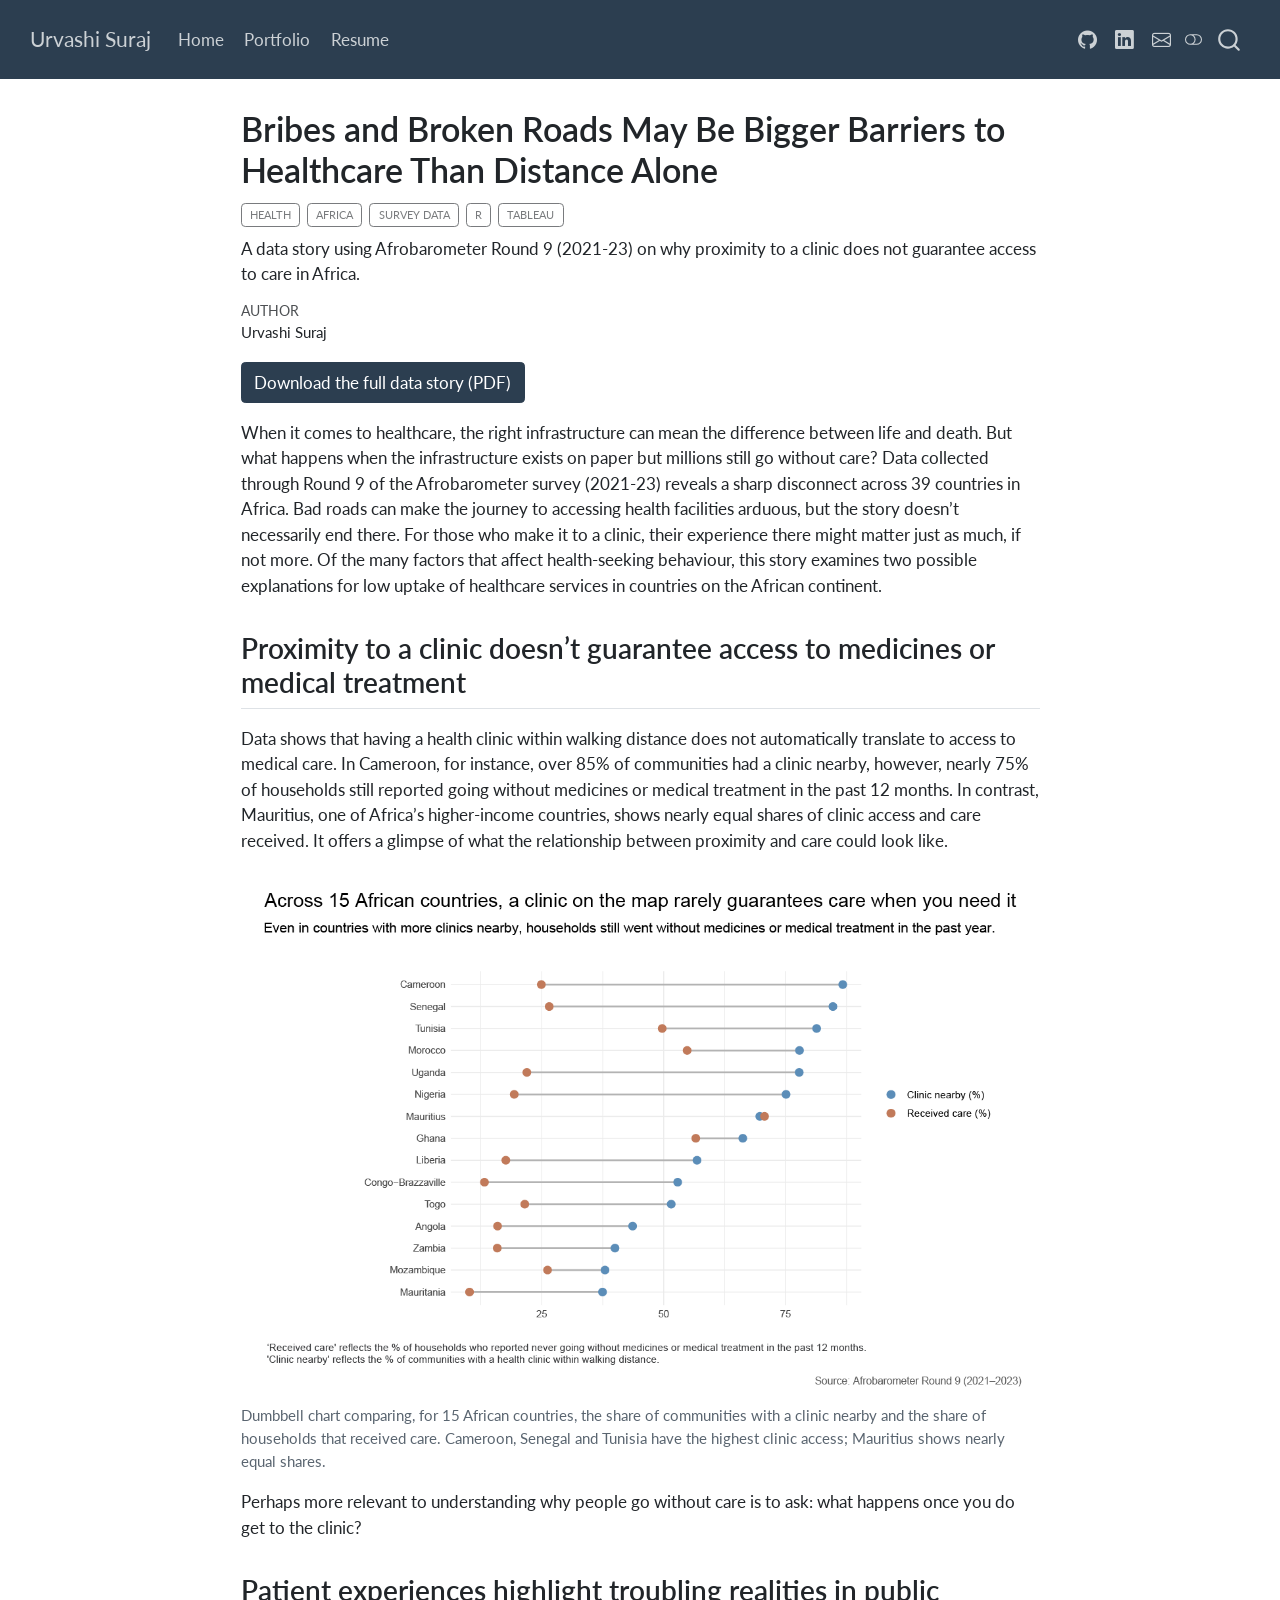
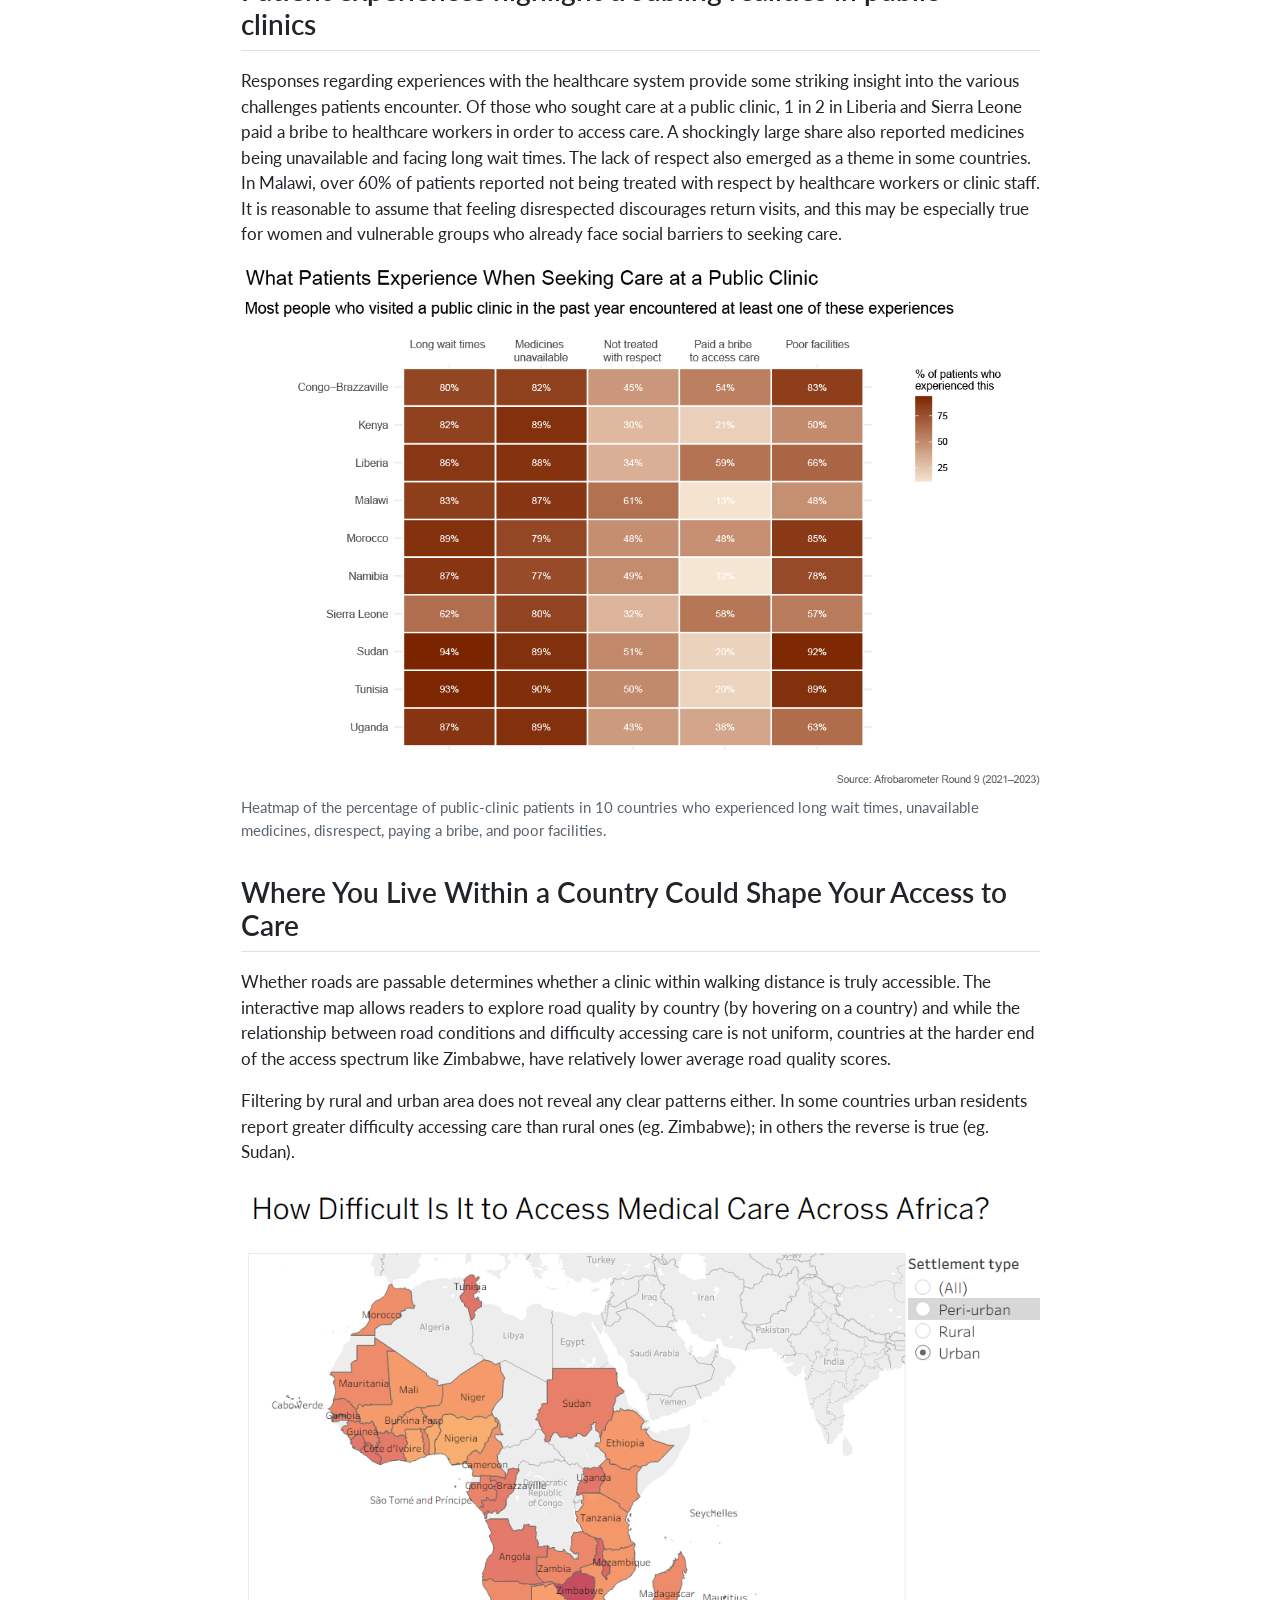
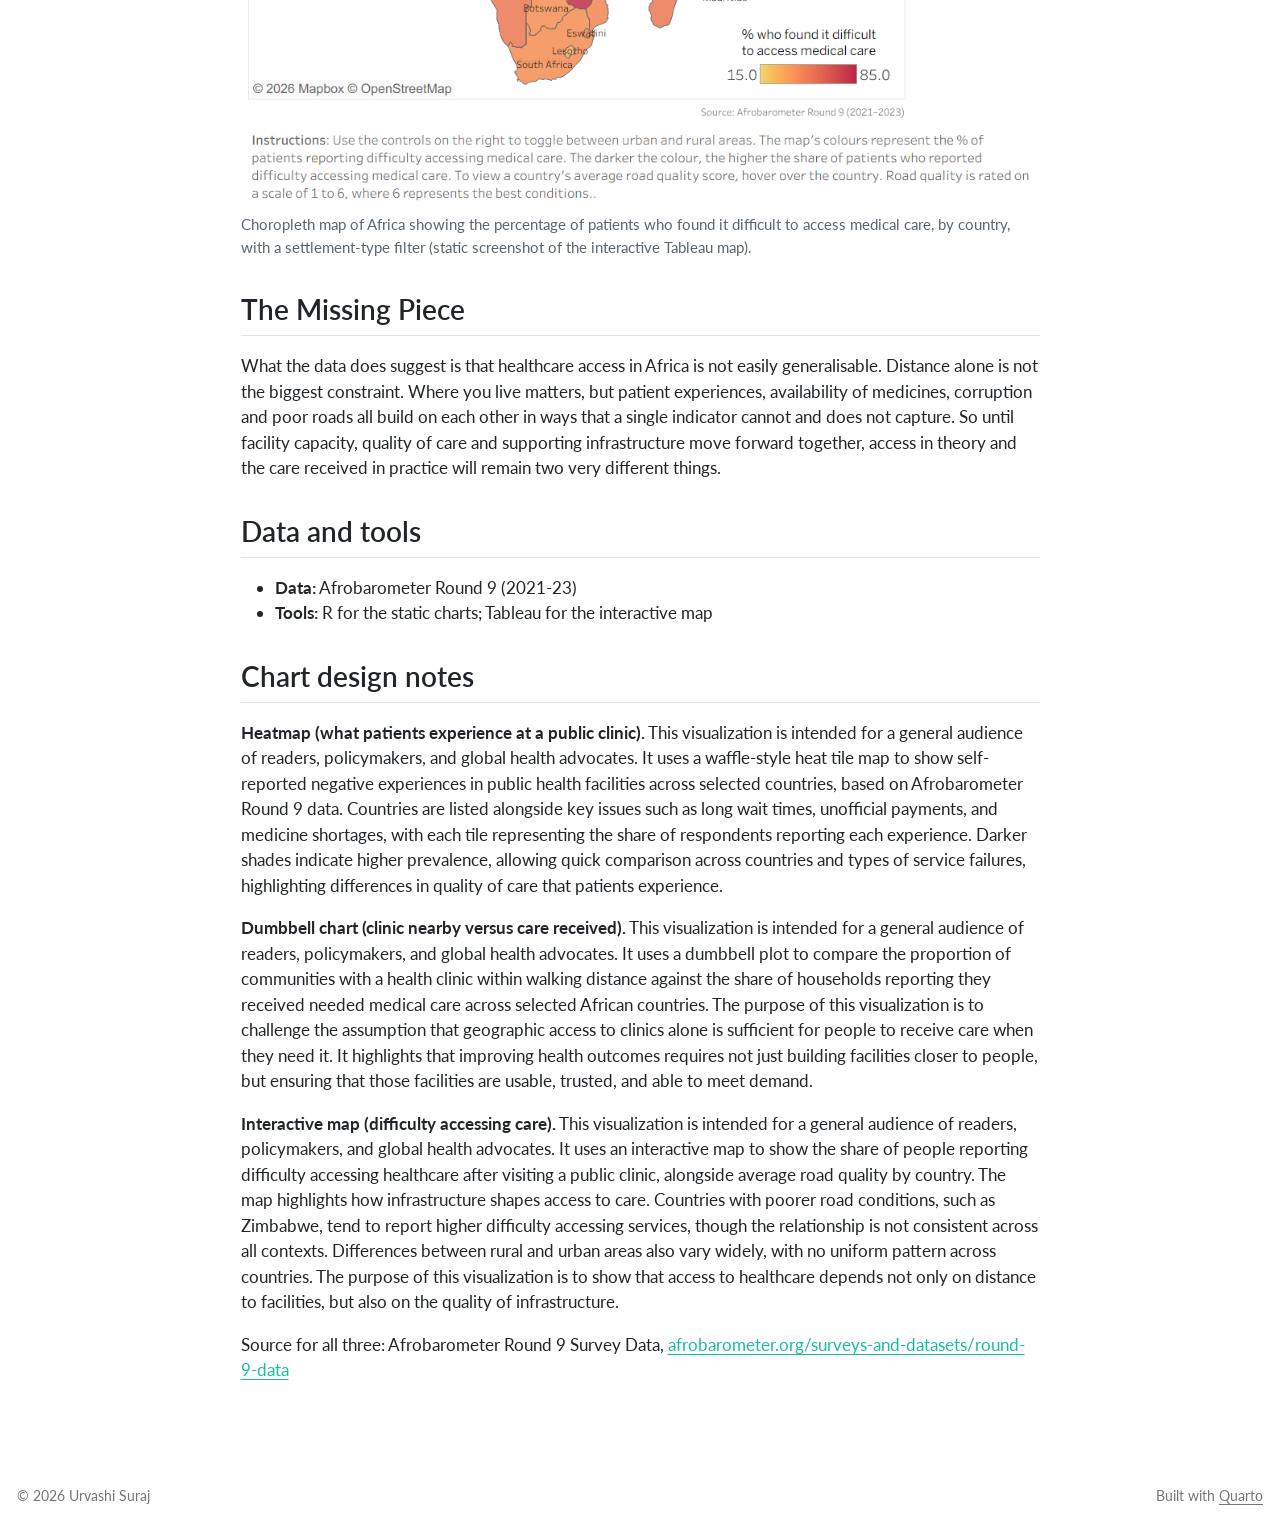
==== commit 3981722c: "added 7 viz projects and photo" ====
--- a/docs/projects/afrobarometer-healthcare-access/index.html
+++ b/docs/projects/afrobarometer-healthcare-access/index.html
@@ -7,7 +7,6 @@
 <meta name="viewport" content="width=device-width, initial-scale=1.0, user-scalable=yes">
 
 <meta name="author" content="Urvashi Suraj">
-<meta name="dcterms.date" content="2026-11-13">
 <meta name="description" content="A data story using Afrobarometer Round 9 (2021-23) on why proximity to a clinic does not guarantee access to care in Africa.">
 
 <title>Bribes and Broken Roads May Be Bigger Barriers to Healthcare Than Distance Alone – Urvashi Suraj</title>
@@ -346,12 +345,6 @@
           </div>
   </div>
     
-    <div>
-    <div class="quarto-title-meta-heading">Published</div>
-    <div class="quarto-title-meta-contents">
-      <p class="date">November 13, 2026</p>
-    </div>
-  </div>
   
     
   </div>
@@ -412,6 +405,13 @@
 <li><strong>Data:</strong> Afrobarometer Round 9 (2021-23)</li>
 <li><strong>Tools:</strong> R for the static charts; Tableau for the interactive map</li>
 </ul>
+</section>
+<section id="chart-design-notes" class="level2">
+<h2 class="anchored" data-anchor-id="chart-design-notes">Chart design notes</h2>
+<p><strong>Heatmap (what patients experience at a public clinic).</strong> This visualization is intended for a general audience of readers, policymakers, and global health advocates. It uses a waffle-style heat tile map to show self-reported negative experiences in public health facilities across selected countries, based on Afrobarometer Round 9 data. Countries are listed alongside key issues such as long wait times, unofficial payments, and medicine shortages, with each tile representing the share of respondents reporting each experience. Darker shades indicate higher prevalence, allowing quick comparison across countries and types of service failures, highlighting differences in quality of care that patients experience.</p>
+<p><strong>Dumbbell chart (clinic nearby versus care received).</strong> This visualization is intended for a general audience of readers, policymakers, and global health advocates. It uses a dumbbell plot to compare the proportion of communities with a health clinic within walking distance against the share of households reporting they received needed medical care across selected African countries. The purpose of this visualization is to challenge the assumption that geographic access to clinics alone is sufficient for people to receive care when they need it. It highlights that improving health outcomes requires not just building facilities closer to people, but ensuring that those facilities are usable, trusted, and able to meet demand.</p>
+<p><strong>Interactive map (difficulty accessing care).</strong> This visualization is intended for a general audience of readers, policymakers, and global health advocates. It uses an interactive map to show the share of people reporting difficulty accessing healthcare after visiting a public clinic, alongside average road quality by country. The map highlights how infrastructure shapes access to care. Countries with poorer road conditions, such as Zimbabwe, tend to report higher difficulty accessing services, though the relationship is not consistent across all contexts. Differences between rural and urban areas also vary widely, with no uniform pattern across countries. The purpose of this visualization is to show that access to healthcare depends not only on distance to facilities, but also on the quality of infrastructure.</p>
+<p>Source for all three: Afrobarometer Round 9 Survey Data, <a href="https://www.afrobarometer.org/surveys-and-datasets/round-9-data/">afrobarometer.org/surveys-and-datasets/round-9-data</a></p>
 
 
 </section>
